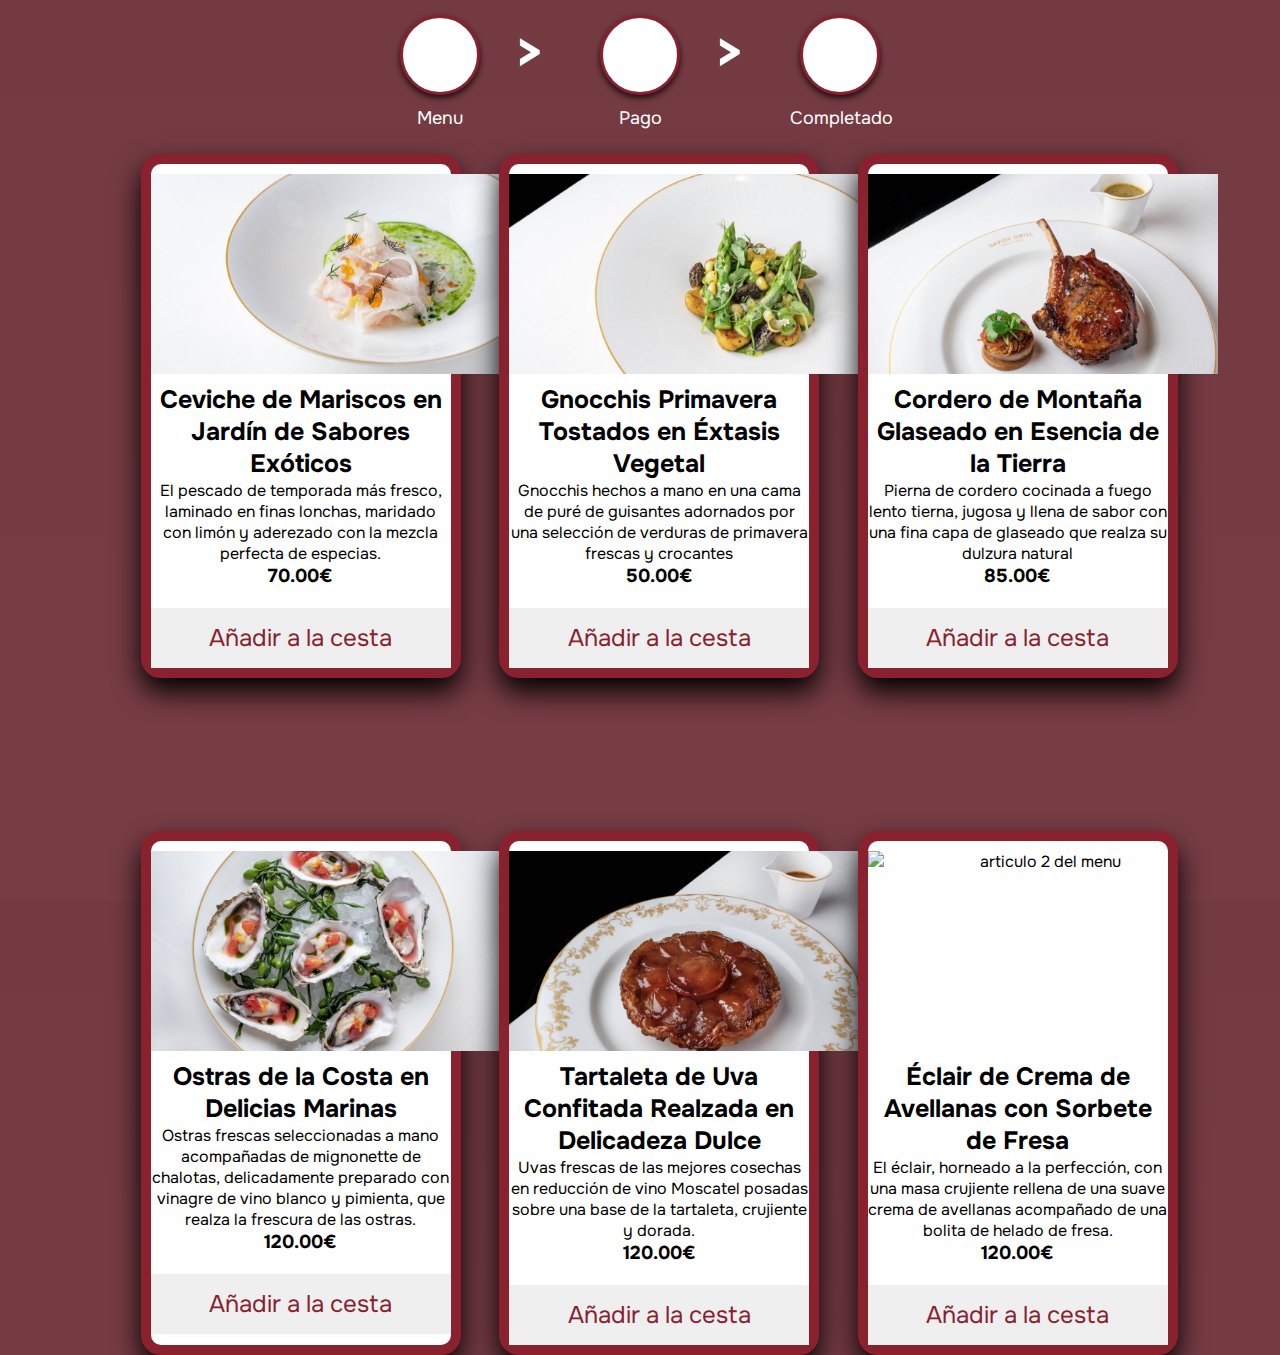
==== menu.html @ 709fb390 "migas-de-pan-v2" ====
<!DOCTYPE html>
<html lang="en">
<head>
    <meta charset="UTF-8">
    <meta name="viewport" content="width=device-width, initial-scale=1.0">
    <title>Savoy-Grill Menu</title>
    <link rel="preconnect" href="https://fonts.googleapis.com">
    <link rel="preconnect" href="https://fonts.gstatic.com" crossorigin>
    <link href="https://fonts.googleapis.com/css2?family=Onest:wght@500;700;900&display=swap" rel="stylesheet">
    <link rel="stylesheet" href="./css/style-migas-pan.css">
</head>
<body>
    <div class="bread-crumbs">
        <ul>
            <li>
            <a href="#">
                <span class="icono">
                    <ion-icon name="fast-food"></ion-icon>
                </span>
                <p>Menu</p>
            </a>
            </li>

            <li class="active">
            <a href="#">
                <span class="icono">
                    <ion-icon name="card"></ion-icon>
                </span>
                <p>Pago</p>
            </a>
            </li>

            <li>
            <a href="#">
                <span class="icono">
                    <ion-icon name="bag-check"></ion-icon>
                </span>
                <p>Completado</p>
            </a>
            </li>
        </ul>   
    </div>

    <div class="seleccion">
        <div class="food">
            <img src="./img/comida7.jpg" alt="articulo 1 del menu">
            <h2>Ceviche de Mariscos en Jardín de Sabores Exóticos</h2>
            <p>El pescado de temporada más fresco, laminado en finas lonchas, maridado con limón y aderezado con la mezcla perfecta de especias.</p>
            <h3>70.00€</h3>
            <button class="añadido1">Añadir a la cesta</button>
        </div>
        <div class="food">
            <img src="./img/comida2.jpg" alt="articulo 2 del menu">
            <h2>Gnocchis Primavera Tostados en Éxtasis Vegetal</h2>
            <p>Gnocchis hechos a mano en una cama de puré de guisantes adornados por una selección de verduras de primavera frescas y crocantes</p>
            <h3>50.00€</h3>
            <button class="añadido2">Añadir a la cesta</button>
        </div>
        <div class="food">
            <img src="./img/comida9.jpg" alt="articulo 2 del menu">
            <h2>Cordero de Montaña Glaseado en Esencia de la Tierra</h2>
            <p>Pierna de cordero cocinada a fuego lento tierna, jugosa y llena de sabor con una fina capa de glaseado que realza su dulzura natural</p>
            <h3>85.00€</h3>
            <button class="añadido3">Añadir a la cesta</button>
        </div>
        <div class="food">
            <img src="./img/comida3.jpg" alt="articulo 2 del menu">
            <h2>Ostras de la Costa en Delicias Marinas</h2>
            <p>Ostras frescas seleccionadas a mano acompañadas de mignonette de chalotas, delicadamente preparado con vinagre de vino blanco y pimienta, que realza la frescura de las ostras.</p>
            <h3>120.00€</h3>
            <button class="añadido4">Añadir a la cesta</button>
        </div>
        <div class="food">
            <img src="./img/comida8.jpg" alt="articulo 2 del menu">
            <h2>Tartaleta de Uva Confitada Realzada en Delicadeza Dulce</h2>
            <p>Uvas frescas de las mejores cosechas en reducción de vino Moscatel posadas sobre una base de la tartaleta, crujiente y dorada.</p>
            <h3>120.00€</h3>
            <button class="añadido5">Añadir a la cesta</button>
        </div>
        <div class="food">
            <img src="./img/comida5.jpg" alt="articulo 2 del menu">
            <h2>Éclair de Crema de Avellanas con Sorbete de Fresa</h2>
            <p>El éclair, horneado a la perfección, con una masa crujiente rellena de una suave crema de avellanas acompañado de una bolita de helado de fresa.</p>
            <h3>120.00€</h3>
            <button class="añadido6">Añadir a la cesta</button>
        </div>
    </div>
    
    <script type="module" src="https://unpkg.com/ionicons@7.1.0/dist/ionicons/ionicons.esm.js"></script>
    <script nomodule src="https://unpkg.com/ionicons@7.1.0/dist/ionicons/ionicons.js"></script>
</body>
</html>
---- css/style-migas-pan.css ----
*{
    margin: 0;
    padding: 0;
    box-sizing: border-box;
    list-style: none;
    text-decoration: none;
    font-family:'Onest', sans-serif;
    text-decoration: none;
  }

body{
    width: 100%;
    height: 100vh;
    background-image: linear-gradient(rgba(81, 9, 19, 0.8), rgba(85, 12, 22, 0.8)), url(../img/login-bckgrnd.jpg);
    background-position: center;
    background-size: cover;
    position: relative;
    font-family: 'Onest', sans-serif;
}

.bread-crumbs{
    position: absolute;
    top: 8%;
    left: 50%;
    transform: translate(-50%, -50%);
}

.bread-crumbs ul{
    display: flex;

}

.bread-crumbs ul li{
    width: 100px;
    margin-right: 100px;
    position: relative;
    
}
.bread-crumbs ul li:first-child{
    margin-left: 100px;
}

.bread-crumbs ul li a{
    text-align: center;
    color: white;
    font-size: 18px;
}

.bread-crumbs ul li a .icono{
    display: block;
    width: 80px;
    height: 80px;
    margin: 0 auto 12px;
    background-color: rgb(255, 255, 255);
    line-height: 90px;
    color: rgb(137, 33, 47);
    border-radius: 50px;
    font-size: 40px;
    border: 3px solid;
    box-shadow: 0 3px 6px rgba(0, 0, 0, 0.8);
}

.bread-crumbs ul li:before{
    content: ">";
    position: absolute;
    top: 5%;
    right: -55px;
    font-size: 50px;
    font-weight: bold;
    color: rgb(255, 255, 255);

}

.bread-crumbs ul li:last-child::before{ /*quita la ultima flecha de la derecha*/
    display: none;
}

img{
    width: 350px;
    height: 200px;
    text-align: center;
    margin: 0 auto;
    display: block;

}
p{
    text-align: center;
    padding-top: 0 8px;

}
h2{
    text-align: center;
    font-size: 25px;
    padding-top: 10px;
}

.seleccion{
    display: flex;
    flex-wrap: wrap;
    width: 100%;
    justify-content: center;
}
.food{
    position: relative;

    width: 25%;

    margin-top: 12%;
    margin-left: 3%;
    box-sizing: border-box;
    float: left;
    text-align: center;
    border-radius: 20px;
    cursor: pointer;
    padding-top: 10px;
    box-shadow: 0 14px 28px ;
    background-color: white;
    border: 10px solid rgb(137, 33, 47);
    transition: 0.4s;   
}

.food:hover{
    box-shadow: 0 3px 6px rgba(0, 0, 0, 0.16);
    transform: translate(0px, -8px);
}
button{
    text-align: center;
    font-size: 24px;
    color: rgb(137, 33, 47);
    width: 100%;
    padding: 15px;
    border: 0;
    cursor: pointer;
    margin-top: 20px;
    transition: background-color 0.25s;
    transition: color 0.25;
    
}
button:active{
    background-color: rgb(137, 33, 47);
    color: white;
}
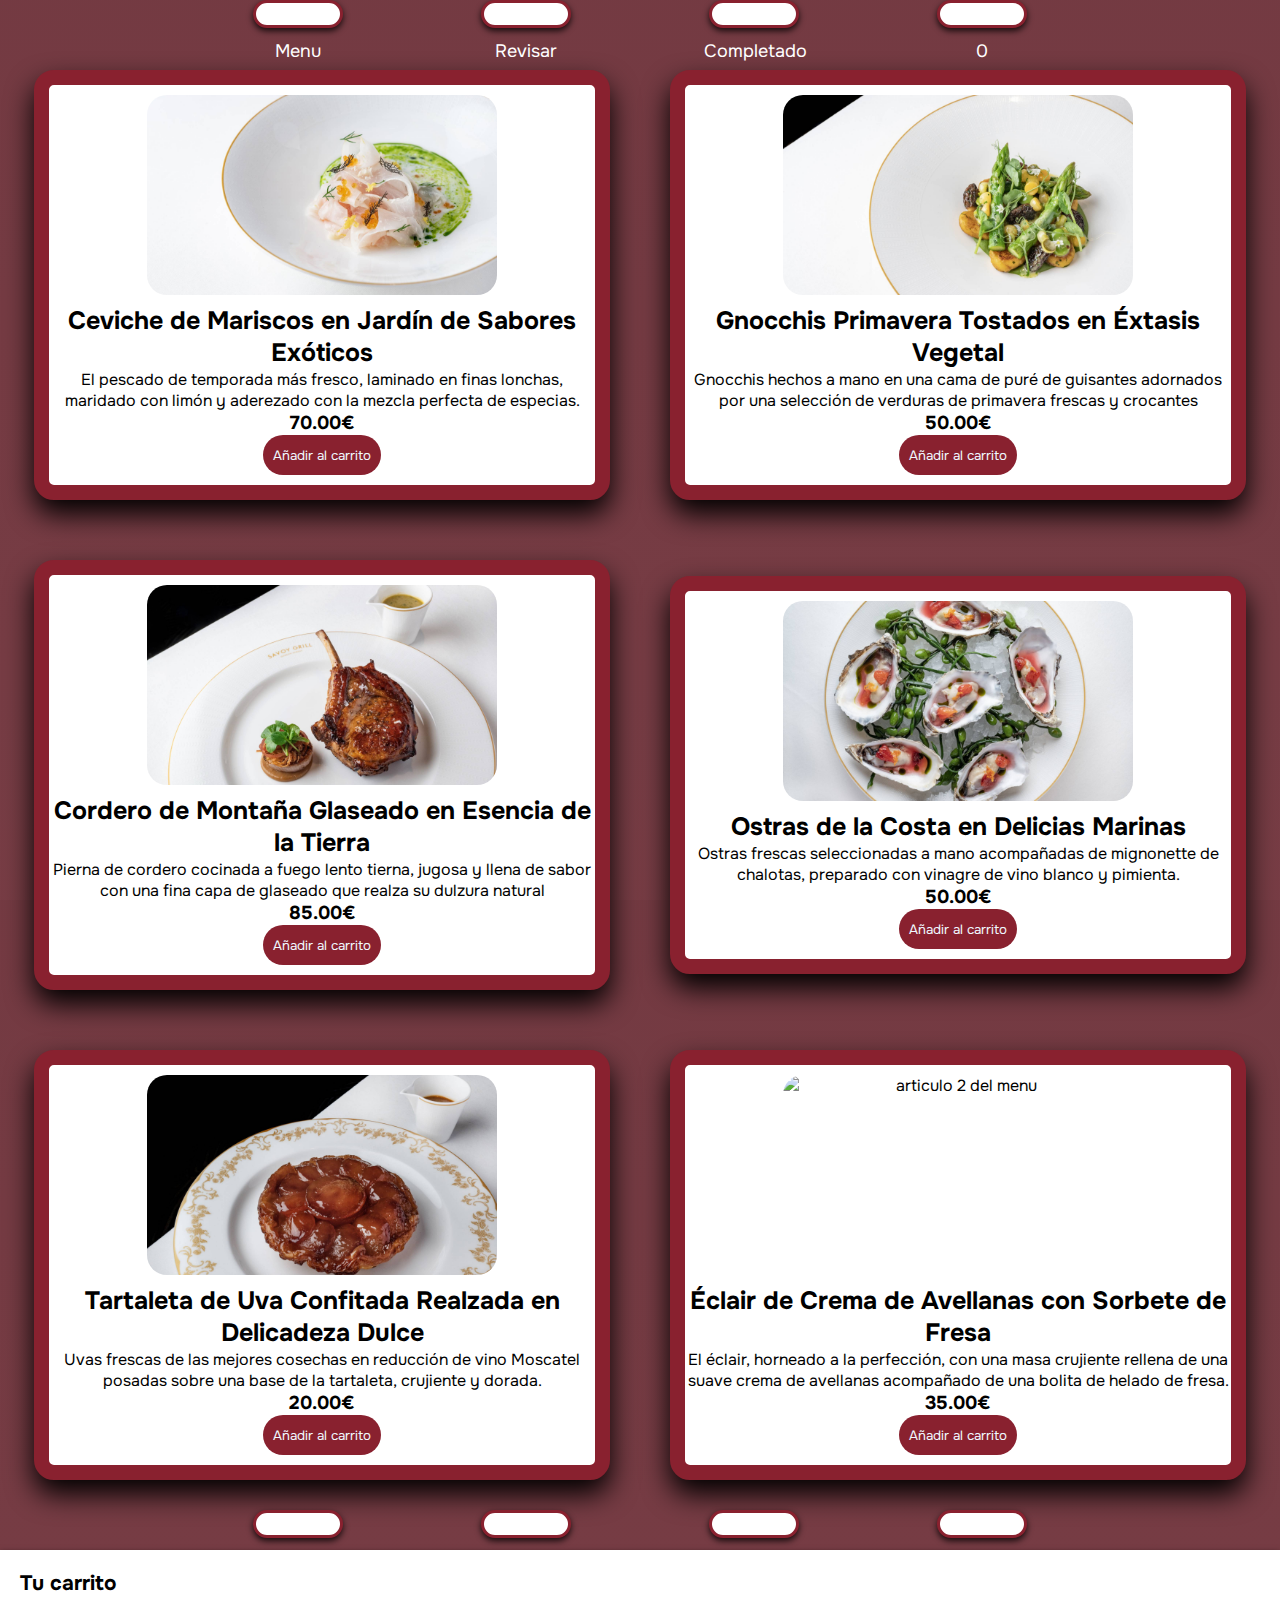
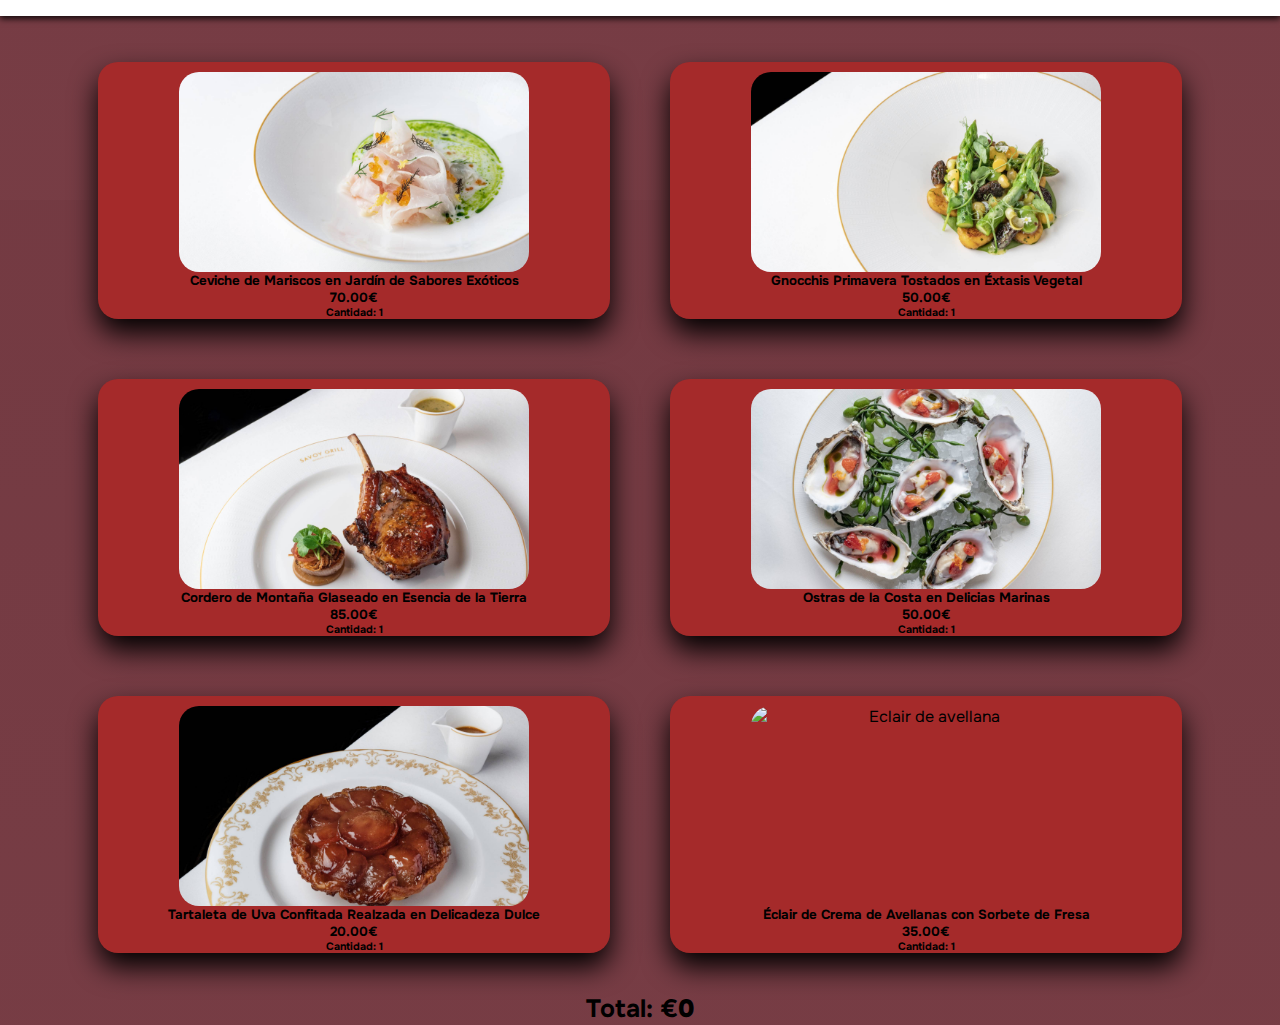
==== commit d1108054: "carrito listo pero sin js" ====
--- a/menu.html
+++ b/menu.html
@@ -10,82 +10,203 @@
     <link rel="stylesheet" href="./css/style-migas-pan.css">
 </head>
 <body>
-    <div class="bread-crumbs">
-        <ul>
-            <li>
-            <a href="#">
-                <span class="icono">
-                    <ion-icon name="fast-food"></ion-icon>
-                </span>
-                <p>Menu</p>
-            </a>
-            </li>
-
-            <li class="active">
-            <a href="#">
-                <span class="icono">
-                    <ion-icon name="card"></ion-icon>
-                </span>
-                <p>Pago</p>
-            </a>
-            </li>
-
-            <li>
-            <a href="#">
-                <span class="icono">
-                    <ion-icon name="bag-check"></ion-icon>
-                </span>
-                <p>Completado</p>
-            </a>
-            </li>
-        </ul>   
+    <div class="pagina">
+        <div class="bread-crumbs">
+            <ul>
+                <li>
+                <a href="#">
+                    <span class="icono">
+                        <ion-icon name="fast-food"></ion-icon>
+                    </span>
+                    <p>Menu</p>
+                </a>
+                </li>
+    
+                <li>
+                <a href="#carrito-contenedor">
+                    <span class="icono">
+                        <ion-icon name="card"></ion-icon>
+                    </span>
+                    <p>Revisar</p>
+                </a>
+                </li>
+    
+                <li>
+                <a href="#">
+                    <span class="icono">
+                        <ion-icon name="bag-check"></ion-icon>
+                    </span>
+                    <p>Completado</p>
+                </a>
+                </li>
+                <li>
+                    <a href="#">
+                        <span class="icono-carrito" id="icono-carrito">
+                            <ion-icon name="cart-outline"></ion-icon>
+                        </span>
+                        <p class="total-producto">0</p>
+                    </a>
+                    </li>
+            </ul>
+        </div>
     </div>
-
     <div class="seleccion">
         <div class="food">
             <img src="./img/comida7.jpg" alt="articulo 1 del menu">
             <h2>Ceviche de Mariscos en Jardín de Sabores Exóticos</h2>
             <p>El pescado de temporada más fresco, laminado en finas lonchas, maridado con limón y aderezado con la mezcla perfecta de especias.</p>
             <h3>70.00€</h3>
-            <button class="añadido1">Añadir a la cesta</button>
+            <button class="añadido">Añadir al carrito</button>
         </div>
         <div class="food">
             <img src="./img/comida2.jpg" alt="articulo 2 del menu">
             <h2>Gnocchis Primavera Tostados en Éxtasis Vegetal</h2>
             <p>Gnocchis hechos a mano en una cama de puré de guisantes adornados por una selección de verduras de primavera frescas y crocantes</p>
             <h3>50.00€</h3>
-            <button class="añadido2">Añadir a la cesta</button>
+            <button class="añadido">Añadir al carrito</button>
         </div>
         <div class="food">
             <img src="./img/comida9.jpg" alt="articulo 2 del menu">
             <h2>Cordero de Montaña Glaseado en Esencia de la Tierra</h2>
             <p>Pierna de cordero cocinada a fuego lento tierna, jugosa y llena de sabor con una fina capa de glaseado que realza su dulzura natural</p>
             <h3>85.00€</h3>
-            <button class="añadido3">Añadir a la cesta</button>
+            <button class="añadido">Añadir al carrito</button>
         </div>
         <div class="food">
             <img src="./img/comida3.jpg" alt="articulo 2 del menu">
             <h2>Ostras de la Costa en Delicias Marinas</h2>
-            <p>Ostras frescas seleccionadas a mano acompañadas de mignonette de chalotas, delicadamente preparado con vinagre de vino blanco y pimienta, que realza la frescura de las ostras.</p>
-            <h3>120.00€</h3>
-            <button class="añadido4">Añadir a la cesta</button>
+            <p>Ostras frescas seleccionadas a mano acompañadas de mignonette de chalotas, preparado con vinagre de vino blanco y pimienta.</p>
+            <h3>50.00€</h3>
+            <button class="añadido">Añadir al carrito</button>
         </div>
         <div class="food">
             <img src="./img/comida8.jpg" alt="articulo 2 del menu">
             <h2>Tartaleta de Uva Confitada Realzada en Delicadeza Dulce</h2>
             <p>Uvas frescas de las mejores cosechas en reducción de vino Moscatel posadas sobre una base de la tartaleta, crujiente y dorada.</p>
-            <h3>120.00€</h3>
-            <button class="añadido5">Añadir a la cesta</button>
+            <h3>20.00€</h3>
+            <button class="añadido">Añadir al carrito</button>
         </div>
         <div class="food">
             <img src="./img/comida5.jpg" alt="articulo 2 del menu">
             <h2>Éclair de Crema de Avellanas con Sorbete de Fresa</h2>
             <p>El éclair, horneado a la perfección, con una masa crujiente rellena de una suave crema de avellanas acompañado de una bolita de helado de fresa.</p>
-            <h3>120.00€</h3>
-            <button class="añadido6">Añadir a la cesta</button>
+            <h3>35.00€</h3>
+            <button class="añadido">Añadir al carrito</button>
         </div>
     </div>
-    
+    <div class="carrito-contenerdor" id="carrito-contenedor">
+        <div class="bread-crumbs">
+            <ul>
+                <li>
+                <a href="#">
+                    <span class="icono">
+                        <ion-icon name="fast-food"></ion-icon>
+                    </span>
+                    <p>Menu</p>
+                </a>
+                </li>
+    
+                <li>
+                <a href="#tu-carrito">
+                    <span class="icono">
+                        <ion-icon name="card"></ion-icon>
+                    </span>
+                    <p>Revisar</p>
+                </a>
+                </li>
+    
+                <li>
+                <a href="#">
+                    <span class="icono">
+                        <ion-icon name="bag-check"></ion-icon>
+                    </span>
+                    <p>Completado</p>
+                </a>
+                </li>
+                <li>
+                    <a href="#">
+                        <span class="icono-carrito" id="icono-carrito">
+                            <ion-icon name="cart-outline"></ion-icon>
+                        </span>
+                        <p class="total-productos">0</p>
+                    </a>
+                    </li>
+            </ul>
+        </div>
+        <header class="carrito-header" id="tu-carrito">
+            <h3>Tu carrito</h3>
+        </header>
+        <div class="contenido-carrito">
+            <div class="producto">
+                <img src="./img/comida7.jpg" alt="ceviche de mariscos">
+                <div class="contenido-producto">
+                    <h5>Ceviche de Mariscos en Jardín de Sabores Exóticos</h5>
+                    <h5 class="precio-producto">70.00€</h5>
+                    <h6>Cantidad: 1</h6>
+                    <span class="icono">
+                        <ion-icon name="trash-outline"></ion-icon>
+                    </span>
+                </div>
+            </div>
+            <div class="producto">
+                <img src="./img/comida2.jpg" alt="Gnocchis primavera">
+                <div class="contenido-producto">
+                    <h5>Gnocchis Primavera Tostados en Éxtasis Vegetal</h5>
+                    <h5 class="precio-producto">50.00€</h5>
+                    <h6>Cantidad: 1</h6>
+                    <span class="icono">
+                        <ion-icon name="trash-outline"></ion-icon>
+                    </span>
+                </div>
+            </div>
+            <div class="producto">
+                <img src="./img/comida9.jpg" alt="Cordero glaseado">
+                <div class="contenido-producto">
+                    <h5>Cordero de Montaña Glaseado en Esencia de la Tierra</h5>
+                    <h5 class="precio-producto">85.00€</h5>
+                    <h6>Cantidad: 1</h6>
+                    <span class="icono">
+                        <ion-icon name="trash-outline"></ion-icon>
+                    </span>
+                </div>          
+            </div>
+            <div class="producto">
+                <img src="./img/comida3.jpg" alt="Ostras">
+                <div class="contenido-producto">
+                    <h5>Ostras de la Costa en Delicias Marinas</h5>
+                    <h5 class="precio-producto">50.00€</h5>
+                    <h6>Cantidad: 1</h6>
+                    <span class="icono">
+                        <ion-icon name="trash-outline"></ion-icon>
+                    </span>
+                </div>
+            </div>
+            <div class="producto">
+                <img src="./img/comida8.jpg" alt="Tartaleta de uva">
+                <div class="contenido-producto">
+                    <h5>Tartaleta de Uva Confitada Realzada en Delicadeza Dulce</h5>
+                    <h5 class="precio-producto">20.00€</h5>
+                    <h6>Cantidad: 1</h6>
+                    <span class="icono">
+                        <ion-icon name="trash-outline"></ion-icon>
+                    </span>
+                </div>
+                
+            </div>
+            <div class="producto">
+                <img src="./img/comida5.jpg" alt="Eclair de avellana">
+                <div class="contenido-producto">
+                    <h5>Éclair de Crema de Avellanas con Sorbete de Fresa</h5>
+                    <h5 class="precio-producto">35.00€</h5>
+                    <h6>Cantidad: 1</h6>
+                    <span class="icono">
+                        <ion-icon name="trash-outline"></ion-icon>
+                    </span>
+                </div>   
+            </div>
+        </div>
+        <h2>Total: €<strong class="total">0</strong></h2>
+    </div>
     <script type="module" src="https://unpkg.com/ionicons@7.1.0/dist/ionicons/ionicons.esm.js"></script>
     <script nomodule src="https://unpkg.com/ionicons@7.1.0/dist/ionicons/ionicons.js"></script>
 </body>
--- a/css/style-migas-pan.css
+++ b/css/style-migas-pan.css
@@ -5,7 +5,6 @@
     list-style: none;
     text-decoration: none;
     font-family:'Onest', sans-serif;
-    text-decoration: none;
   }
 
 body{
@@ -18,125 +17,233 @@
     font-family: 'Onest', sans-serif;
 }
 
+.pagina{
+  width: 100%;
+  display: flex;
+  flex-wrap: wrap;
+  justify-content: space-between;
+  position: relative;
+}
 .bread-crumbs{
-    position: absolute;
-    top: 8%;
-    left: 50%;
-    transform: translate(-50%, -50%);
+  position: relative;
+  top: 8%;
+  left: 50%;
+  transform: translate(-50%, 0%); /*centra*/
+  width: 100%;
+  height: 10%;
 }
 
 .bread-crumbs ul{
-    display: flex;
-
+  display: flex;
+  justify-content: center;
 }
 
 .bread-crumbs ul li{
     width: 100px;
-    margin-right: 100px;
-    position: relative;
-    
-}
-.bread-crumbs ul li:first-child{
-    margin-left: 100px;
+    margin-right: 10%;
+    position: relative;   
+
+}
+
+.bread-crumbs ul li:last-child{
+  margin-right: 0;
 }
 
 .bread-crumbs ul li a{
-    text-align: center;
-    color: white;
-    font-size: 18px;
-}
+  text-align: center;
+  color: white;
+  font-size: 18px;
+}
+
+
 
 .bread-crumbs ul li a .icono{
-    display: block;
-    width: 80px;
-    height: 80px;
-    margin: 0 auto 12px;
-    background-color: rgb(255, 255, 255);
-    line-height: 90px;
-    color: rgb(137, 33, 47);
-    border-radius: 50px;
-    font-size: 40px;
-    border: 3px solid;
-    box-shadow: 0 3px 6px rgba(0, 0, 0, 0.8);
-}
-
-.bread-crumbs ul li:before{
-    content: ">";
-    position: absolute;
-    top: 5%;
-    right: -55px;
-    font-size: 50px;
-    font-weight: bold;
-    color: rgb(255, 255, 255);
-
-}
-
-.bread-crumbs ul li:last-child::before{ /*quita la ultima flecha de la derecha*/
-    display: none;
-}
+  display: block;
+  width: 90%;
+  height: 70%;
+  margin: 0 auto 12px;
+  background-color: rgb(255, 255, 255);
+  line-height: 90px;
+  color: rgb(137, 33, 47);
+  border-radius: 50px;
+  font-size: 200%;
+  border: 3px solid;
+  box-shadow: 0 3px 6px rgba(0, 0, 0, 0.8);
+}
+
+.bread-crumbs ul li a .icono-carrito{
+  display: block;
+  width: 90%;
+  height: 70%;
+  margin: 0 auto 12px;
+  background-color: rgb(255, 255, 255);
+  line-height: 90px;
+  color: rgb(137, 33, 47);
+  border-radius: 50px;
+  font-size: 200%;
+  border: 3px solid;
+  box-shadow: 0 3px 6px rgba(0, 0, 0, 0.8);
+}
+
+
 
 img{
-    width: 350px;
-    height: 200px;
-    text-align: center;
-    margin: 0 auto;
-    display: block;
-
-}
+  width: 350px;
+  height: 200px;
+  text-align: center;
+  margin: 0 auto;
+  display: block;
+  border-radius: 20px;
+}
+
 p{
-    text-align: center;
-    padding-top: 0 8px;
-
-}
+  text-align: center;
+}
+
 h2{
-    text-align: center;
-    font-size: 25px;
-    padding-top: 10px;
+  text-align: center;
+  font-size: 25px;
+  padding-top: 10px;
 }
 
 .seleccion{
-    display: flex;
-    flex-wrap: wrap;
-    width: 100%;
-    justify-content: center;
-}
+  display: flex;
+  flex-wrap: wrap;
+  width: 100%;
+  justify-content: center;
+  align-items: center;
+}
+
 .food{
-    position: relative;
-
-    width: 25%;
-
-    margin-top: 12%;
-    margin-left: 3%;
-    box-sizing: border-box;
-    float: left;
-    text-align: center;
+  width: 25%;
+  background-color: rgb(255, 255, 255);
+  border: 15px solid rgb(137, 33, 47);
+  margin: 30px;
+  text-align: center;
+  border-radius: 20px;
+  cursor: pointer;
+  padding-top: 10px;
+  box-shadow: 0 14px 28px;
+  transition: 0.4s;  
+  box-sizing: border-box;
+  float: left;
+}
+
+.food:hover{
+  box-shadow: 0 3px 6px rgba(0, 0, 0, 0.16);
+  transform: translate(0px, -8px);
+}
+
+button{
+    flex-basis: 48%;
+    background: rgb(137, 33, 47);
+    height: 40px;
+    color: aliceblue;
     border-radius: 20px;
+    border: none;
+    outline: 0;
     cursor: pointer;
-    padding-top: 10px;
-    box-shadow: 0 14px 28px ;
-    background-color: white;
-    border: 10px solid rgb(137, 33, 47);
-    transition: 0.4s;   
-}
-
-.food:hover{
-    box-shadow: 0 3px 6px rgba(0, 0, 0, 0.16);
-    transform: translate(0px, -8px);
-}
-button{
-    text-align: center;
-    font-size: 24px;
-    color: rgb(137, 33, 47);
-    width: 100%;
-    padding: 15px;
-    border: 0;
-    cursor: pointer;
-    margin-top: 20px;
-    transition: background-color 0.25s;
-    transition: color 0.25;
-    
-}
+    transition: opacity 0.25s;
+    margin-bottom: 10px;
+    padding: 10px;
+}
+
 button:active{
-    background-color: rgb(137, 33, 47);
-    color: white;
-}+  background-color: rgb(255, 255, 255);
+  color: rgb(137, 33, 47);
+}
+
+header{
+  background-color: white;
+  padding: 20px;
+  width: 100%;
+  box-shadow: 0 3px 6px rgba(0, 0, 0, 0.8);
+
+}
+
+
+.contenido-carrito{
+  display: flex;
+  flex-wrap: wrap;
+  display: flex;
+  flex-wrap: wrap;
+  width: 100%;
+  justify-content: center;
+  align-items: center;
+
+}
+.carrito-header{
+  display: flex;
+  justify-content: space-between;
+  margin-bottom: 1rem;
+}
+
+.carrito-header h3{
+  font-size: 1.3rem;
+
+}
+
+.producto{
+  background-color: brown;
+  margin: 30px;
+  text-align: center;
+  box-shadow: 0 14px 28px;
+  width: 25%;
+  padding-top: 10px;
+  border-radius: 20px;
+  
+}
+
+@media(max-width:1550px){
+  .food{
+      width: 45%;
+  }
+  .food:nth-child(3){
+    margin: 30px;
+  }
+
+  .producto{
+    width: 40%;
+  }
+  .producto:nth-child(3){
+    margin: 30px;
+  }
+}
+
+@media(max-width:1200px){
+  .food{
+      width: 65%;
+  }
+  .food:nth-child(2){
+    margin: 30px;
+  }
+
+}  
+
+@media(max-width:900px){
+  .producto{
+      width: 65%;
+  }
+  .producto:nth-child(2){
+    margin: 30px;
+  }
+
+} 
+
+@media(max-width:800px){
+  .food{
+      width: 100%;
+  }
+  .food:nth-child(2){
+    margin: 30px;
+  }
+  .producto{
+    width: 70%;
+  }
+  .producto:nth-child(2){
+    margin: 30px;
+  }
+}   
+
+
+
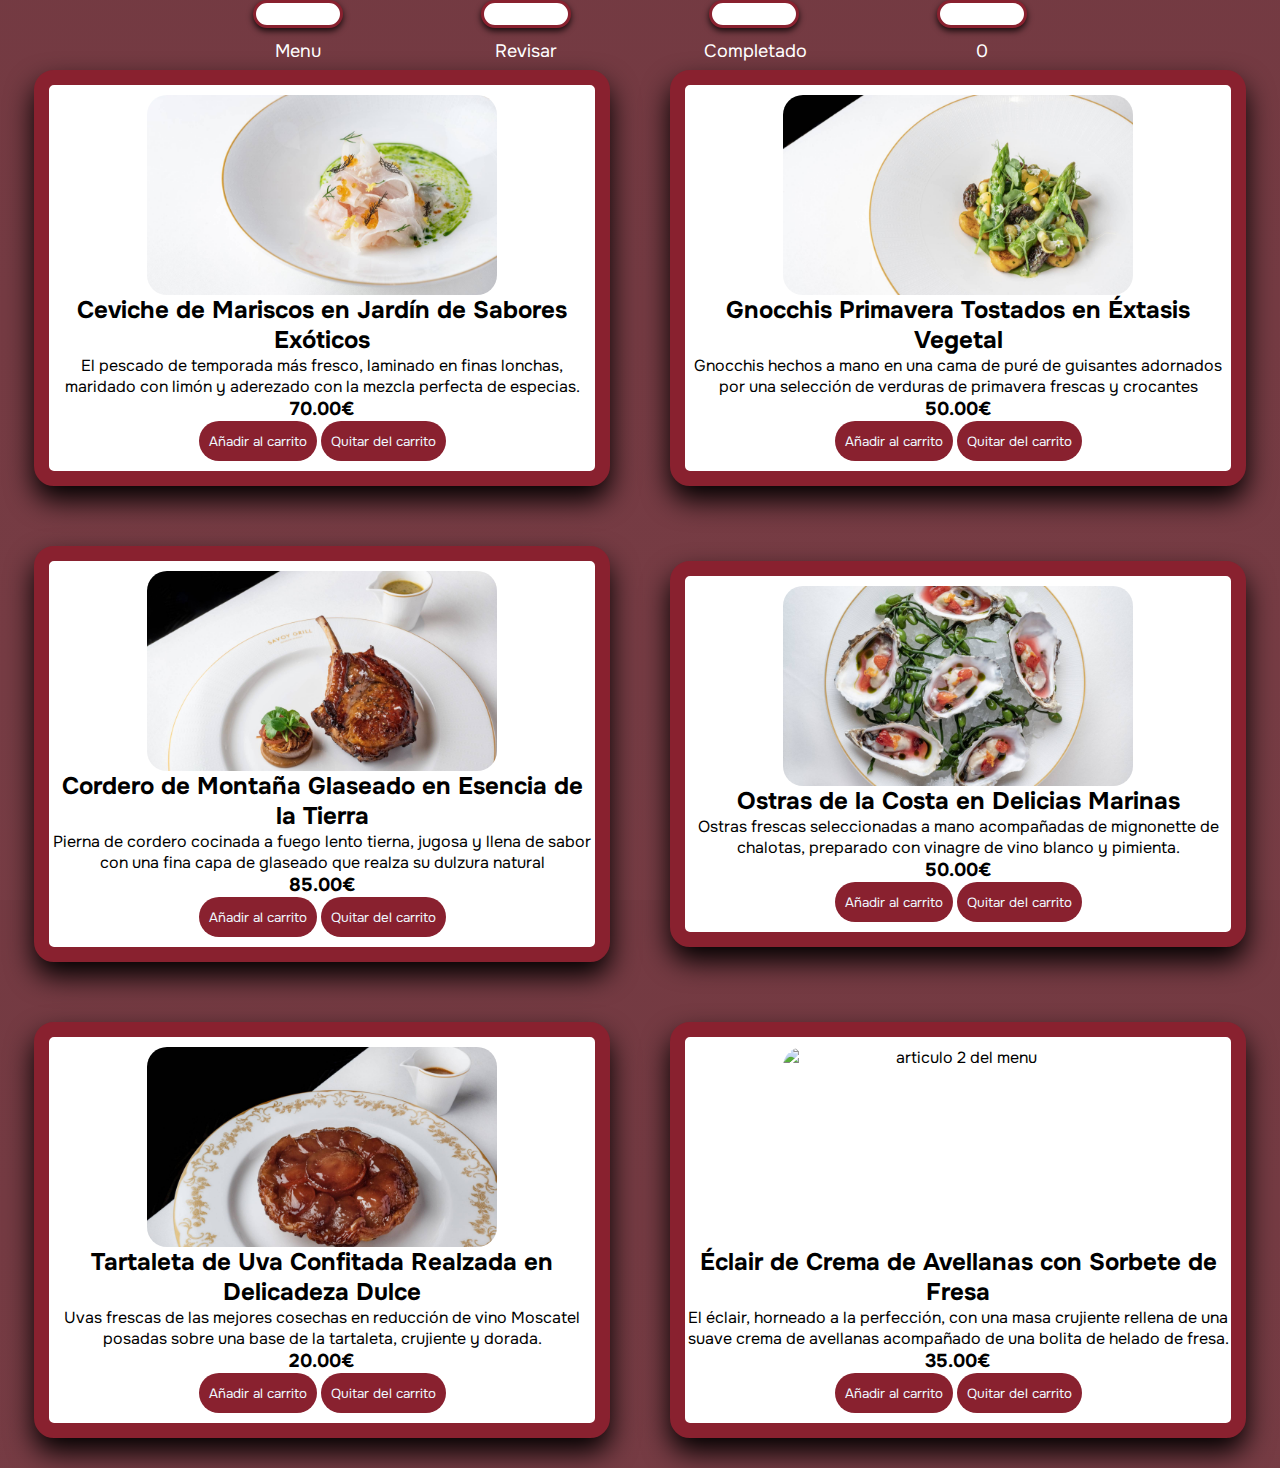
==== commit 0d7b049d: "carrito funcionando 99% hay errores pequeños" ====
--- a/menu.html
+++ b/menu.html
@@ -2,19 +2,21 @@
 <html lang="en">
 <head>
     <meta charset="UTF-8">
+    <script src="./script/script.js"></script>
     <meta name="viewport" content="width=device-width, initial-scale=1.0">
     <title>Savoy-Grill Menu</title>
     <link rel="preconnect" href="https://fonts.googleapis.com">
     <link rel="preconnect" href="https://fonts.gstatic.com" crossorigin>
     <link href="https://fonts.googleapis.com/css2?family=Onest:wght@500;700;900&display=swap" rel="stylesheet">
     <link rel="stylesheet" href="./css/style-migas-pan.css">
+
 </head>
 <body>
-    <div class="pagina">
+    <div class="menu" id="menu">
         <div class="bread-crumbs">
             <ul>
                 <li>
-                <a href="#">
+                <a href="#menu">
                     <span class="icono">
                         <ion-icon name="fast-food"></ion-icon>
                     </span>
@@ -23,7 +25,7 @@
                 </li>
     
                 <li>
-                <a href="#carrito-contenedor">
+                <a href="#revisar" id="enlace-revisar">
                     <span class="icono">
                         <ion-icon name="card"></ion-icon>
                     </span>
@@ -44,61 +46,68 @@
                         <span class="icono-carrito" id="icono-carrito">
                             <ion-icon name="cart-outline"></ion-icon>
                         </span>
-                        <p class="total-producto">0</p>
+                        <p id="total-productos">0</p>
                     </a>
-                    </li>
+                </li>
             </ul>
         </div>
+        <div class="platos">
+            <div class="food">
+                <img src="./img/comida7.jpg" alt="articulo 1 del menu">
+                <h2>Ceviche de Mariscos en Jardín de Sabores Exóticos</h2>
+                <p>El pescado de temporada más fresco, laminado en finas lonchas, maridado con limón y aderezado con la mezcla perfecta de especias.</p>
+                <h3>70.00€</h3>
+                <button class="añadido" id="añadido1">Añadir al carrito</button>
+                <button class="añadido" id="quitar1">Quitar del carrito</button>
+            </div>
+            <div class="food">
+                <img src="./img/comida2.jpg" alt="articulo 2 del menu">
+                <h2>Gnocchis Primavera Tostados en Éxtasis Vegetal</h2>
+                <p>Gnocchis hechos a mano en una cama de puré de guisantes adornados por una selección de verduras de primavera frescas y crocantes</p>
+                <h3>50.00€</h3>
+                <button class="añadido" id="añadido2">Añadir al carrito</button>
+                <button class="añadido" id="quitar2">Quitar del carrito</button>
+            </div>
+            <div class="food">
+                <img src="./img/comida9.jpg" alt="articulo 2 del menu">
+                <h2>Cordero de Montaña Glaseado en Esencia de la Tierra</h2>
+                <p>Pierna de cordero cocinada a fuego lento tierna, jugosa y llena de sabor con una fina capa de glaseado que realza su dulzura natural</p>
+                <h3>85.00€</h3>
+                <button class="añadido" id="añadido3">Añadir al carrito</button>
+                <button class="añadido" id="quitar3">Quitar del carrito</button>
+            </div>
+            <div class="food">
+                <img src="./img/comida3.jpg" alt="articulo 2 del menu">
+                <h2>Ostras de la Costa en Delicias Marinas</h2>
+                <p>Ostras frescas seleccionadas a mano acompañadas de mignonette de chalotas, preparado con vinagre de vino blanco y pimienta.</p>
+                <h3>50.00€</h3>
+                <button class="añadido" id="añadido4">Añadir al carrito</button>
+                <button class="añadido" id="quitar4">Quitar del carrito</button>
+            </div>
+            <div class="food">
+                <img src="./img/comida8.jpg" alt="articulo 2 del menu">
+                <h2>Tartaleta de Uva Confitada Realzada en Delicadeza Dulce</h2>
+                <p>Uvas frescas de las mejores cosechas en reducción de vino Moscatel posadas sobre una base de la tartaleta, crujiente y dorada.</p>
+                <h3>20.00€</h3>
+                <button class="añadido" id="añadido5">Añadir al carrito</button>
+                <button class="añadido" id="quitar5">Quitar del carrito</button>
+            </div>
+            <div class="food">
+                <img src="./img/comida5.jpg" alt="articulo 2 del menu">
+                <h2>Éclair de Crema de Avellanas con Sorbete de Fresa</h2>
+                <p>El éclair, horneado a la perfección, con una masa crujiente rellena de una suave crema de avellanas acompañado de una bolita de helado de fresa.</p>
+                <h3>35.00€</h3>
+                <button class="añadido" id="añadido6">Añadir al carrito</button>
+                <button class="añadido" id="quitar6">Quitar del carrito</button>
+            </div>
+        </div>
     </div>
-    <div class="seleccion">
-        <div class="food">
-            <img src="./img/comida7.jpg" alt="articulo 1 del menu">
-            <h2>Ceviche de Mariscos en Jardín de Sabores Exóticos</h2>
-            <p>El pescado de temporada más fresco, laminado en finas lonchas, maridado con limón y aderezado con la mezcla perfecta de especias.</p>
-            <h3>70.00€</h3>
-            <button class="añadido">Añadir al carrito</button>
-        </div>
-        <div class="food">
-            <img src="./img/comida2.jpg" alt="articulo 2 del menu">
-            <h2>Gnocchis Primavera Tostados en Éxtasis Vegetal</h2>
-            <p>Gnocchis hechos a mano en una cama de puré de guisantes adornados por una selección de verduras de primavera frescas y crocantes</p>
-            <h3>50.00€</h3>
-            <button class="añadido">Añadir al carrito</button>
-        </div>
-        <div class="food">
-            <img src="./img/comida9.jpg" alt="articulo 2 del menu">
-            <h2>Cordero de Montaña Glaseado en Esencia de la Tierra</h2>
-            <p>Pierna de cordero cocinada a fuego lento tierna, jugosa y llena de sabor con una fina capa de glaseado que realza su dulzura natural</p>
-            <h3>85.00€</h3>
-            <button class="añadido">Añadir al carrito</button>
-        </div>
-        <div class="food">
-            <img src="./img/comida3.jpg" alt="articulo 2 del menu">
-            <h2>Ostras de la Costa en Delicias Marinas</h2>
-            <p>Ostras frescas seleccionadas a mano acompañadas de mignonette de chalotas, preparado con vinagre de vino blanco y pimienta.</p>
-            <h3>50.00€</h3>
-            <button class="añadido">Añadir al carrito</button>
-        </div>
-        <div class="food">
-            <img src="./img/comida8.jpg" alt="articulo 2 del menu">
-            <h2>Tartaleta de Uva Confitada Realzada en Delicadeza Dulce</h2>
-            <p>Uvas frescas de las mejores cosechas en reducción de vino Moscatel posadas sobre una base de la tartaleta, crujiente y dorada.</p>
-            <h3>20.00€</h3>
-            <button class="añadido">Añadir al carrito</button>
-        </div>
-        <div class="food">
-            <img src="./img/comida5.jpg" alt="articulo 2 del menu">
-            <h2>Éclair de Crema de Avellanas con Sorbete de Fresa</h2>
-            <p>El éclair, horneado a la perfección, con una masa crujiente rellena de una suave crema de avellanas acompañado de una bolita de helado de fresa.</p>
-            <h3>35.00€</h3>
-            <button class="añadido">Añadir al carrito</button>
-        </div>
-    </div>
-    <div class="carrito-contenerdor" id="carrito-contenedor">
+    
+    <div class="revisar" id="revisar" style="display: none;">
         <div class="bread-crumbs">
             <ul>
                 <li>
-                <a href="#">
+                <a href="#menu" id="enlace-menu">
                     <span class="icono">
                         <ion-icon name="fast-food"></ion-icon>
                     </span>
@@ -128,9 +137,9 @@
                         <span class="icono-carrito" id="icono-carrito">
                             <ion-icon name="cart-outline"></ion-icon>
                         </span>
-                        <p class="total-productos">0</p>
+                        <p id="total-productos2">0</p>
                     </a>
-                    </li>
+                </li>
             </ul>
         </div>
         <header class="carrito-header" id="tu-carrito">
@@ -141,55 +150,66 @@
                 <img src="./img/comida7.jpg" alt="ceviche de mariscos">
                 <div class="contenido-producto">
                     <h5>Ceviche de Mariscos en Jardín de Sabores Exóticos</h5>
-                    <h5 class="precio-producto">70.00€</h5>
-                    <h6>Cantidad: 1</h6>
-                    <span class="icono">
-                        <ion-icon name="trash-outline"></ion-icon>
-                    </span>
+                    <p>€ <span id="precio-producto1">70.00</span></p>
+                    <p>Cantidad: <span id="cantidad_plato1">0</span></p>
+                    <button class="trash" id="trash1">
+                        <span class="icono">
+                            <ion-icon name="trash-outline"></ion-icon>
+                        </span>
+                    </button>
+                    
                 </div>
             </div>
             <div class="producto">
                 <img src="./img/comida2.jpg" alt="Gnocchis primavera">
                 <div class="contenido-producto">
                     <h5>Gnocchis Primavera Tostados en Éxtasis Vegetal</h5>
-                    <h5 class="precio-producto">50.00€</h5>
-                    <h6>Cantidad: 1</h6>
-                    <span class="icono">
-                        <ion-icon name="trash-outline"></ion-icon>
-                    </span>
+                    <p>€ <span id="precio-producto2">50.00</span></p>
+                    <p>Cantidad: <span id="cantidad_plato2">0</span></p>
+                    <button class="trash" id="trash2">
+                        <span class="icono">
+                            <ion-icon name="trash-outline"></ion-icon>
+                        </span>
+                    </button>
                 </div>
             </div>
             <div class="producto">
                 <img src="./img/comida9.jpg" alt="Cordero glaseado">
                 <div class="contenido-producto">
                     <h5>Cordero de Montaña Glaseado en Esencia de la Tierra</h5>
-                    <h5 class="precio-producto">85.00€</h5>
-                    <h6>Cantidad: 1</h6>
-                    <span class="icono">
-                        <ion-icon name="trash-outline"></ion-icon>
-                    </span>
+                    <p>€ <span id="precio-producto3">85.00</span></p>
+                    <p>Cantidad: <span id="cantidad_plato3">0</span></p>
+                    <button class="trash">
+                        <span class="icono" id="trash3">
+                            <ion-icon name="trash-outline"></ion-icon>
+                        </span>
+                    </button>
                 </div>          
             </div>
             <div class="producto">
                 <img src="./img/comida3.jpg" alt="Ostras">
                 <div class="contenido-producto">
                     <h5>Ostras de la Costa en Delicias Marinas</h5>
-                    <h5 class="precio-producto">50.00€</h5>
-                    <h6>Cantidad: 1</h6>
-                    <span class="icono">
-                        <ion-icon name="trash-outline"></ion-icon>
-                    </span>
+                    <p>€ <span id="precio-producto4">50.00</span></p>
+                    <p>Cantidad: <span id="cantidad_plato4">0</span></p>
+                    <button class="trash" id="trash4">
+                        <span class="icono">
+                            <ion-icon name="trash-outline"></ion-icon>
+                        </span>
+                    </button>
                 </div>
             </div>
             <div class="producto">
                 <img src="./img/comida8.jpg" alt="Tartaleta de uva">
                 <div class="contenido-producto">
                     <h5>Tartaleta de Uva Confitada Realzada en Delicadeza Dulce</h5>
-                    <h5 class="precio-producto">20.00€</h5>
-                    <h6>Cantidad: 1</h6>
-                    <span class="icono">
-                        <ion-icon name="trash-outline"></ion-icon>
-                    </span>
+                    <p>€ <span id="precio-producto5">20.00</span></p>
+                    <p>Cantidad: <span id="cantidad_plato5">0</span></p>
+                    <button class="trash" id="trash5">
+                        <span class="icono">
+                            <ion-icon name="trash-outline"></ion-icon>
+                        </span>
+                    </button>
                 </div>
                 
             </div>
@@ -197,17 +217,21 @@
                 <img src="./img/comida5.jpg" alt="Eclair de avellana">
                 <div class="contenido-producto">
                     <h5>Éclair de Crema de Avellanas con Sorbete de Fresa</h5>
-                    <h5 class="precio-producto">35.00€</h5>
-                    <h6>Cantidad: 1</h6>
-                    <span class="icono">
-                        <ion-icon name="trash-outline"></ion-icon>
-                    </span>
+                    <p>€ <span id="precio-producto6">35.00</span></p>
+                    <p>Cantidad: <span id="cantidad_plato6">0</span></p>
+                    <button class="trash" id="trash6">
+                        <span class="icono">
+                            <ion-icon name="trash-outline"></ion-icon>
+                        </span>
+                    </button>
                 </div>   
             </div>
         </div>
-        <h2>Total: €<strong class="total">0</strong></h2>
+        <p class="precio-total">Total: €<span id="precio-total">0</span></p>
+        
     </div>
     <script type="module" src="https://unpkg.com/ionicons@7.1.0/dist/ionicons/ionicons.esm.js"></script>
     <script nomodule src="https://unpkg.com/ionicons@7.1.0/dist/ionicons/ionicons.js"></script>
+    <script src="./script/script.js"></script>
 </body>
 </html>--- a/css/style-migas-pan.css
+++ b/css/style-migas-pan.css
@@ -17,7 +17,7 @@
     font-family: 'Onest', sans-serif;
 }
 
-.pagina{
+.menu{
   width: 100%;
   display: flex;
   flex-wrap: wrap;
@@ -31,6 +31,7 @@
   transform: translate(-50%, 0%); /*centra*/
   width: 100%;
   height: 10%;
+  
 }
 
 .bread-crumbs ul{
@@ -100,18 +101,20 @@
   text-align: center;
 }
 
-h2{
+.precio-total{
   text-align: center;
   font-size: 25px;
   padding-top: 10px;
-}
-
-.seleccion{
+  font-weight: bold;
+}
+
+.platos{
   display: flex;
   flex-wrap: wrap;
   width: 100%;
   justify-content: center;
   align-items: center;
+  
 }
 
 .food{
@@ -134,7 +137,7 @@
   transform: translate(0px, -8px);
 }
 
-button{
+.añadido{
     flex-basis: 48%;
     background: rgb(137, 33, 47);
     height: 40px;
@@ -161,7 +164,6 @@
 
 }
 
-
 .contenido-carrito{
   display: flex;
   flex-wrap: wrap;
@@ -170,6 +172,7 @@
   width: 100%;
   justify-content: center;
   align-items: center;
+
 
 }
 .carrito-header{
@@ -194,6 +197,19 @@
   
 }
 
+.trash{
+  background-color: brown;
+  color: black;
+  font-size: 30px;
+  outline: none;
+  border: none;
+}
+
+.trash :active{
+  color: white;
+  background-color: brown;
+}
+
 @media(max-width:1550px){
   .food{
       width: 45%;
